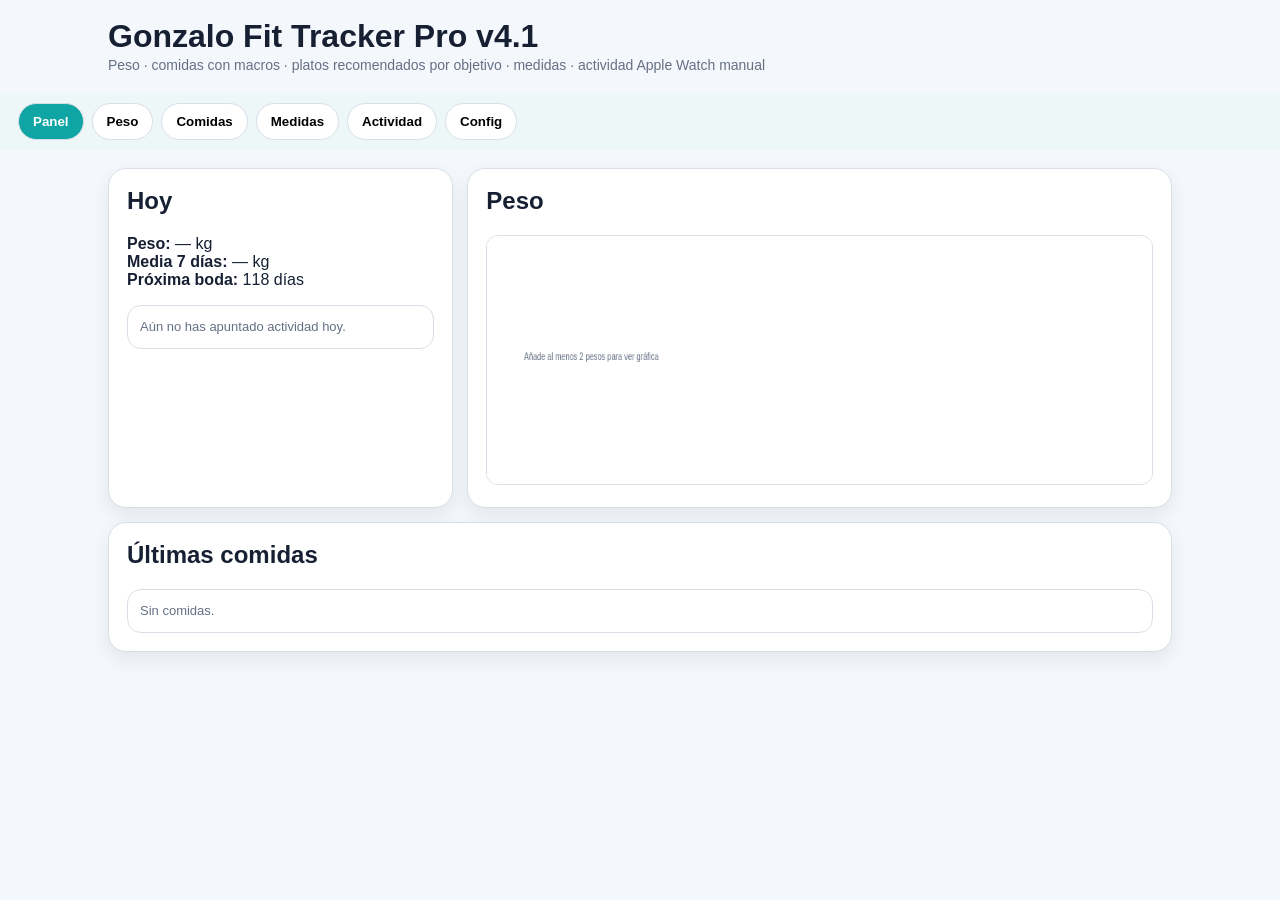
==== index.html @ b7cbb0f3 "Rename Gonzalo_Fit_Tracker_Pro_v4_1_tortillas.html to index.html" ====
<!doctype html><html lang="es"><head><meta charset="utf-8"><meta name="viewport" content="width=device-width,initial-scale=1"><title>Gonzalo Fit Tracker Pro v4.1</title><link rel="manifest" href="manifest.json"><style>
:root{--p:#0ea5a4;--bg:#f4f7fb;--t:#172033;--m:#667085;--l:#d9dee8;--ok:#027a48;--w:#b54708;--bad:#d92d20}*{box-sizing:border-box}body{margin:0;font-family:-apple-system,BlinkMacSystemFont,'Segoe UI',Roboto,Arial,sans-serif;background:var(--bg);color:var(--t)}header,main{max-width:1100px;margin:auto;padding:18px}h1{margin:0}h2{margin-top:0}.sub,.hint{color:var(--m);font-size:14px;line-height:1.45}nav{display:flex;gap:8px;overflow:auto;position:sticky;top:0;background:#eef7f7;padding:10px 18px;z-index:5}nav button{border:1px solid var(--l);background:#fff;border-radius:999px;padding:10px 14px;font-weight:700}nav button.on{background:var(--p);color:#fff}.tab{display:none}.tab.on{display:block}.grid{display:grid;grid-template-columns:repeat(12,1fr);gap:14px}.card{background:#fff;border:1px solid var(--l);border-radius:18px;padding:18px;box-shadow:0 8px 20px #10182812}.c4{grid-column:span 4}.c5{grid-column:span 5}.c6{grid-column:span 6}.c7{grid-column:span 7}.c8{grid-column:span 8}.c12{grid-column:span 12}@media(max-width:850px){.c4,.c5,.c6,.c7,.c8{grid-column:span 12}}label{font-weight:700;font-size:13px;display:block;margin:10px 0 5px}input,select,textarea{width:100%;padding:10px;border:1px solid var(--l);border-radius:12px;font:inherit}textarea{min-height:80px}.row{display:grid;grid-template-columns:repeat(12,1fr);gap:10px}.f3{grid-column:span 3}.f4{grid-column:span 4}.f6{grid-column:span 6}.f8{grid-column:span 8}.f12{grid-column:span 12}@media(max-width:700px){.f3,.f4,.f6,.f8{grid-column:span 12}}.btn{background:var(--p);color:#fff;border:0;border-radius:12px;padding:10px 13px;font-weight:800;margin:8px 5px 0 0}.btn.s{background:#fff;color:var(--t);border:1px solid var(--l)}.btn.d{background:var(--bad)}.list{display:flex;flex-direction:column;gap:10px;max-height:520px;overflow:auto}.item{border:1px solid var(--l);border-radius:14px;padding:12px;background:#fff}.meta{color:var(--m);font-size:13px;line-height:1.4}.badge{border-radius:999px;padding:4px 8px;background:#e9f8ef;color:var(--ok);font-size:12px;font-weight:800}.warn{background:#fff3e8;color:var(--w)}.bad{background:#fee4e2;color:var(--bad)}.macro{display:grid;grid-template-columns:repeat(4,1fr);gap:8px}.macro div{text-align:center;background:#f8fafc;border:1px solid var(--l);border-radius:12px;padding:10px}.macro b{display:block;font-size:20px}.photo{display:none;max-width:100%;max-height:330px;object-fit:contain;border:1px solid var(--l);border-radius:12px}.thumb{max-width:90px;max-height:160px;border-radius:10px;border:1px solid var(--l)}.guide{display:grid;grid-template-columns:110px 1fr;gap:12px;align-items:center;border:1px solid var(--l);border-radius:14px;padding:12px;margin:10px 0}.guide svg{width:100%;height:auto}.bar{height:12px;background:#edf2f7;border-radius:99px;overflow:hidden}.bar i{display:block;height:100%;background:var(--p)}canvas{width:100%;height:250px;border:1px solid var(--l);border-radius:12px;background:#fff}.plateResult{background:#f8fafc;border:1px solid var(--l);border-radius:14px;padding:12px;margin-top:10px;line-height:1.45}.plateResult b{color:var(--t)}.plateResult ul{margin:8px 0 0 18px;padding:0}.plateResult li{margin:4px 0}
</style></head><body><header><h1>Gonzalo Fit Tracker Pro v4.1</h1><div class="sub">Peso · comidas con macros · platos recomendados por objetivo · medidas · actividad Apple Watch manual</div></header><nav id="nav"></nav><main>
<section id="panel" class="tab on"><div class="grid"><div class="card c4"><h2>Hoy</h2><div id="todayBox"></div></div><div class="card c8"><h2>Peso</h2><canvas id="chart" width="900" height="260"></canvas></div><div class="card c12"><h2>Últimas comidas</h2><div id="recentMeals" class="list"></div></div></div></section>
<section id="peso" class="tab"><div class="grid"><div class="card c5"><h2>Registrar peso</h2><div class="row"><div class="f6"><label>Fecha</label><input id="wDate" type="date"></div><div class="f6"><label>Hora</label><input id="wTime" type="time"></div><div class="f6"><label>Peso kg</label><input id="wKg" type="number" step="0.01"></div><div class="f6"><label>IMC</label><input id="wBmi" type="number" step="0.1"></div><div class="f6"><label>Grasa %</label><input id="wFat" type="number" step="0.1"></div><div class="f6"><label>Músculo kg</label><input id="wMuscle" type="number" step="0.1"></div><div class="f6"><label>Agua %</label><input id="wWater" type="number" step="0.1"></div><div class="f6"><label>Visceral</label><input id="wVisceral" type="number" step="0.1"></div><div class="f6"><label>Masa ósea kg</label><input id="wBone" type="number" step="0.1"></div><div class="f6"><label>IMB kcal</label><input id="wBmr" type="number"></div><div class="f6"><label>Edad metabólica</label><input id="wAge" type="number"></div><div class="f12"><label>Captura Smart Life</label><input id="wImg" type="file" accept="image/*"><img id="prev" class="photo"></div><div class="f12"><label>Notas</label><textarea id="wNotes"></textarea></div></div><button class="btn" onclick="saveWeight()">Guardar peso</button></div><div class="card c7"><h2>Historial</h2><div id="weightList" class="list"></div></div></div></section>
<section id="comidas" class="tab"><div class="grid"><div class="card c5"><h2>Calculadora de comida</h2><p class="hint">Valores aproximados por 100 g. Para productos concretos, manda la etiqueta y ajustamos la base.</p><div class="row"><div class="f6"><label>Fecha</label><input id="mDate" type="date"></div><div class="f6"><label>Tipo</label><select id="mType"><option>Desayuno</option><option>Almuerzo</option><option>Comida</option><option>Merienda</option><option>Cena</option><option>Cena libre viernes</option><option>Comida libre domingo</option><option>Extra</option></select></div><div class="f8"><label>Alimento</label><select id="food"></select></div><div class="f4"><label>Gramos</label><input id="grams" type="number" value="100"></div></div><button class="btn s" onclick="addFood()">Añadir</button><button class="btn s" onclick="draft=[];renderDraft()">Vaciar</button><div id="draftList" class="list"></div><div id="macros" class="macro"></div><label>Notas</label><textarea id="mealNotes"></textarea><button class="btn" onclick="saveMeal()">Guardar comida</button><h3>Plantillas</h3><button class="btn s" onclick="templateMeal('desayuno')">Desayuno fijo</button><button class="btn s" onclick="templateMeal('post')">Batido post</button><button class="btn s" onclick="templateMeal('kebab')">Cena kebab</button><button class="btn s" onclick="templateMeal('pizza')">Pizza viernes</button><h3>Alimento personalizado</h3><div class="row"><div class="f12"><input id="cName" placeholder="Nombre"></div><div class="f3"><input id="cKcal" placeholder="kcal" type="number"></div><div class="f3"><input id="cP" placeholder="prot" type="number" step="0.1"></div><div class="f3"><input id="cC" placeholder="HC" type="number" step="0.1"></div><div class="f3"><input id="cF" placeholder="grasa" type="number" step="0.1"></div></div><button class="btn s" onclick="addCustom()">Añadir alimento</button></div><div class="card c7"><h2>Diario de comidas</h2><div id="mealList" class="list"></div></div></div></section>
<section id="medidas" class="tab"><div class="grid"><div class="card c5"><h2>Medidas semanales</h2><div class="row"><div class="f6"><label>Semana</label><input id="bWeek"></div><div class="f6"><label>Fecha</label><input id="bDate" type="date"></div><div class="f6"><label>Pecho cm</label><input id="bChest" type="number" step="0.1"></div><div class="f6"><label>Cintura cm</label><input id="bWaist" type="number" step="0.1"></div><div class="f6"><label>Cadera cm</label><input id="bHip" type="number" step="0.1"></div><div class="f6"><label>Muslo cm</label><input id="bThigh" type="number" step="0.1"></div><div class="f6"><label>Bíceps cm</label><input id="bBiceps" type="number" step="0.1"></div></div><button class="btn" onclick="saveMeasure()">Guardar medidas</button></div><div class="card c7"><h2>Historial</h2><div id="measureList" class="list"></div></div><div class="card c12"><h2>Cómo medirte</h2><div id="guides"></div></div></div></section>
<section id="actividad" class="tab"><div class="grid"><div class="card c5"><h2>Actividad Apple Watch manual</h2><p class="hint">Copia aquí anillos/pasos hasta que exista app nativa con Salud.</p><div class="row"><div class="f6"><label>Fecha</label><input id="aDate" type="date"></div><div class="f6"><label>Día</label><select id="aType"><option>Descanso</option><option>Pierna</option><option>Espalda/Bíceps</option><option>Pecho/Hombro/Tríceps</option><option>Cardio</option><option>Bici 45 min</option></select></div><div class="f6"><label>Pasos</label><input id="aSteps" type="number"></div><div class="f6"><label>Calorías activas</label><input id="aActive" type="number"></div><div class="f6"><label>Ejercicio min</label><input id="aExercise" type="number"></div><div class="f6"><label>Horas de pie</label><input id="aStand" type="number"></div></div><button class="btn" onclick="saveActivity()">Guardar actividad</button></div><div class="card c7"><h2>Estado de objetivos</h2><div id="activityStatus"></div><h2>Historial</h2><div id="activityList" class="list"></div></div></div></section>
<section id="config" class="tab"><div class="grid"><div class="card c6"><h2>Objetivos</h2><div class="row"><div class="f6"><label>Boda amiga</label><input id="ev1" type="date"></div><div class="f6"><label>Boda primo</label><input id="ev2" type="date"></div><div class="f6"><label>Pasos</label><input id="gSteps" type="number"></div><div class="f6"><label>Calorías activas</label><input id="gActive" type="number"></div><div class="f6"><label>Ejercicio min</label><input id="gExercise" type="number"></div><div class="f6"><label>Horas de pie</label><input id="gStand" type="number"></div></div><button class="btn" onclick="saveConfig()">Guardar objetivos</button></div><div class="card c6"><h2>Exportar / importar</h2><button class="btn s" onclick="exportJSON()">Exportar copia JSON</button><button class="btn s" onclick="exportCSV('weights')">CSV peso</button><button class="btn s" onclick="exportCSV('meals')">CSV comidas</button><button class="btn s" onclick="exportCSV('measures')">CSV medidas</button><button class="btn s" onclick="exportCSV('activity')">CSV actividad</button><label>Importar JSON</label><input type="file" id="jsonIn" accept=".json"><button class="btn s" onclick="importJSON()">Importar</button><button class="btn d" onclick="if(confirm('¿Borrar todo?')){localStorage.removeItem(KEY);location.reload()}">Borrar todo</button></div></div></section>
</main><script>
const KEY='gonzalo_fit_pro_v3';let navs=['panel','peso','comidas','medidas','actividad','config'];nav.innerHTML=navs.map((n,i)=>`<button class="${i?'':'on'}" onclick="go('${n}',this)">${n[0].toUpperCase()+n.slice(1)}</button>`).join('');function go(id,b){document.querySelectorAll('.tab').forEach(s=>s.classList.toggle('on',s.id==id));document.querySelectorAll('nav button').forEach(x=>x.classList.remove('on'));b&&b.classList.add('on');render()}
const baseFoods=[['Leche desnatada Hacendado',34,3.4,4.8,0.2],['Pan integral',245,9,45,3.5],['Jamón serrano',240,31,0,13],['Pechuga pollo',110,23,0,1.5],['Pollo kebab Lidl aprox.',165,18,2,9],['Hamburguesa ternera 90%',190,20,1,12],['Pavo lonchas',105,20,2,2],['Atún natural',110,24,0,1],['Merluza',85,18,0,1],['Salmón',205,20,0,13],['Huevo entero',143,13,1,10],['Claras',50,11,0.7,0.2],['Yogur alto proteína',60,10,4,0.2],['Queso fresco batido 0%',46,8,3.5,0.2],['Proteína Herbalife polvo',386,53.6,25,8.2],['Arroz crudo',360,7,78,1],['Pasta cruda',350,12,72,1.5],['Patata cocida',80,2,17,0.1],['Boniato cocido',86,1.6,20,0.1],['Tortilla integral Mercadona',272,9.2,41,6],['Avena',370,13,60,7],['Plátano',89,1.1,23,0.3],['Manzana',52,0.3,14,0.2],['Cebolla',40,1.1,9,0.1],['Pimiento',31,1,6,0.3],['Calabacín',17,1.2,3,0.2],['Aceite oliva',900,0,0,100],['Base pizza',280,8,52,4],['Mozzarella light',170,24,2,8],['Tomate frito',80,1.5,10,4]];
let def={cfg:{ev1:'2027-04-03',ev2:'2027-05-08',gSteps:10000,gActive:700,gExercise:45,gStand:12},weights:[],meals:[],measures:[],activity:[],foods:baseFoods.map((x,i)=>({id:'f'+i,name:x[0],kcal:x[1],p:x[2],c:x[3],f:x[4]}))};let db=JSON.parse(localStorage.getItem(KEY)||'null')||def;db={...def,...db,cfg:{...def.cfg,...(db.cfg||{})},foods:db.foods||def.foods};let draft=[],photo='';const $=id=>document.getElementById(id),N=v=>v===''||v==null?null:+String(v).replace(',','.'),D=()=>new Date().toISOString().slice(0,10),T=()=>new Date().toTimeString().slice(0,5),uid=()=>Date.now().toString(36)+Math.random().toString(36).slice(2,6),fd=s=>s?s.split('-').reverse().join('/'):'—',fmt=n=>n==null?'—':(+n).toFixed(1).replace('.',',');function save(){localStorage.setItem(KEY,JSON.stringify(db));render()}
function init(){['wDate','mDate','bDate','aDate'].forEach(id=>$(id).value=D());wTime.value=T();bWeek.value='Semana';Object.keys(db.cfg).forEach(k=>$(k)&&($(k).value=db.cfg[k]));refreshFood();guides.innerHTML=['Pecho: cinta horizontal por la parte más amplia.','Cintura: a la altura del ombligo o punto más estrecho, siempre igual.','Cadera: parte más ancha de glúteos/cadera.','Muslo: mitad entre cadera y rodilla.','Bíceps: brazo relajado o contraído, pero siempre igual.'].map((t,i)=>`<div class="guide">${svg(i)}<p>${t}</p></div>`).join('')}
function refreshFood(){food.innerHTML=db.foods.map(f=>`<option value="${f.id}">${f.name} · ${f.kcal} kcal · P ${f.p}</option>`).join('')}wImg.onchange=e=>{let file=e.target.files[0];if(!file)return;let r=new FileReader();r.onload=()=>{let im=new Image();im.onload=()=>{let c=document.createElement('canvas'),s=Math.min(1,900/im.width);c.width=im.width*s;c.height=im.height*s;c.getContext('2d').drawImage(im,0,0,c.width,c.height);photo=c.toDataURL('image/jpeg',.72);prev.src=photo;prev.style.display='block'};im.src=r.result};r.readAsDataURL(file)};
function saveWeight(){db.weights.unshift({id:uid(),date:wDate.value,time:wTime.value,kg:N(wKg.value),bmi:N(wBmi.value),fat:N(wFat.value),muscle:N(wMuscle.value),water:N(wWater.value),visceral:N(wVisceral.value),bone:N(wBone.value),bmr:N(wBmr.value),age:N(wAge.value),notes:wNotes.value,photo});photo='';prev.style.display='none';save()}
function foodObj(id){return db.foods.find(f=>f.id==id)}function addFood(){let f=foodObj(food.value),g=N(grams.value)||0;if(!f||!g)return;let m=g/100;draft.push({id:uid(),name:f.name,g,kcal:f.kcal*m,p:f.p*m,c:f.c*m,f:f.f*m});renderDraft()}function totals(a){return a.reduce((s,x)=>({kcal:s.kcal+x.kcal,p:s.p+x.p,c:s.c+x.c,f:s.f+x.f}),{kcal:0,p:0,c:0,f:0})}function renderDraft(){draftList.innerHTML=draft.length?draft.map(x=>`<div class="item"><b>${x.name}</b> ${x.g}g<br><span class="meta">${Math.round(x.kcal)} kcal · P ${x.p.toFixed(1)} · HC ${x.c.toFixed(1)} · G ${x.f.toFixed(1)}</span> <button class="btn d" onclick="draft=draft.filter(i=>i.id!='${x.id}');renderDraft()">Quitar</button></div>`).join(''):'<div class="item meta">Añade alimentos.</div>';let t=totals(draft);macros.innerHTML=['kcal','proteína','hidratos','grasas'].map((l,i)=>`<div><b>${[Math.round(t.kcal),t.p.toFixed(1),t.c.toFixed(1),t.f.toFixed(1)][i]}</b><span>${l}</span></div>`).join('')}
function saveMeal(){if(!draft.length)return alert('Añade alimentos');let t=totals(draft);db.meals.unshift({id:uid(),date:mDate.value,type:mType.value,items:draft,notes:mealNotes.value,kcal:t.kcal,p:t.p,c:t.c,f:t.f});draft=[];mealNotes.value='';save()}function F(name,g){let f=db.foods.find(x=>x.name.toLowerCase().includes(name));if(f){let m=g/100;draft.push({id:uid(),name:f.name,g,kcal:f.kcal*m,p:f.p*m,c:f.c*m,f:f.f*m})}}function templateMeal(t){draft=[];if(t=='desayuno'){mType.value='Desayuno';F('leche',250);F('pan',65);F('jamón',55)}if(t=='post'){mType.value='Almuerzo';F('herbalife',56)}if(t=='kebab'){mType.value='Cena';F('kebab',250);F('cebolla',120);F('pimiento',180)}if(t=='pizza'){mType.value='Cena libre viernes';F('base',200);F('tomate frito',60);F('mozzarella',80);F('pavo',80);F('pimiento',100)}renderDraft()}function addCustom(){db.foods.push({id:uid(),name:cName.value,kcal:N(cKcal.value)||0,p:N(cP.value)||0,c:N(cC.value)||0,f:N(cF.value)||0});cName.value=cKcal.value=cP.value=cC.value=cF.value='';refreshFood();save()}
function saveMeasure(){db.measures.unshift({id:uid(),week:bWeek.value,date:bDate.value,chest:N(bChest.value),waist:N(bWaist.value),hip:N(bHip.value),thigh:N(bThigh.value),biceps:N(bBiceps.value)});save()}function saveActivity(){db.activity.unshift({id:uid(),date:aDate.value,type:aType.value,steps:N(aSteps.value),active:N(aActive.value),exercise:N(aExercise.value),stand:N(aStand.value)});save()}function saveConfig(){['ev1','ev2','gSteps','gActive','gExercise','gStand'].forEach(k=>db.cfg[k]=$(k).value);save()}
function render(){let today=D(),w=db.weights[0],week=db.weights.slice(0,7).filter(x=>x.kg),avg=week.length?week.reduce((s,x)=>s+x.kg,0)/week.length:null,a=db.activity.find(x=>x.date==today),ev=[db.cfg.ev1,db.cfg.ev2].map(d=>({d,days:Math.ceil((new Date(d)-new Date())/86400000)})).filter(x=>x.days>=0).sort((a,b)=>a.days-b.days)[0];todayBox.innerHTML=`<p><b>Peso:</b> ${w?.kg??'—'} kg<br><b>Media 7 días:</b> ${avg?avg.toFixed(2):'—'} kg<br><b>Próxima boda:</b> ${ev?ev.days+' días':'—'}</p>`+activityAdvice(a);recentMeals.innerHTML=db.meals.slice(0,5).map(mealCard).join('')||'<div class="item meta">Sin comidas.</div>';weightList.innerHTML=db.weights.map(x=>`<div class="item"><b>${fd(x.date)} ${x.time} · ${x.kg} kg</b><div class="meta">IMC ${x.bmi??'—'} · grasa ${x.fat??'—'}% · músculo ${x.muscle??'—'} kg · agua ${x.water??'—'}% · visceral ${x.visceral??'—'}<br>${x.notes||''}<br>${x.photo?'<img class="thumb" src="'+x.photo+'">':''}</div></div>`).join('')||'<div class="item meta">Sin pesos.</div>';mealList.innerHTML=db.meals.map(mealCard).join('')||'<div class="item meta">Sin comidas.</div>';measureList.innerHTML=db.measures.map(x=>`<div class="item"><b>${x.week} · ${fd(x.date)}</b><div class="meta">Pecho ${fmt(x.chest)} · Cintura ${fmt(x.waist)} · Cadera ${fmt(x.hip)} · Muslo ${fmt(x.thigh)} · Bíceps ${fmt(x.biceps)} cm</div></div>`).join('')||'<div class="item meta">Sin medidas.</div>';activityList.innerHTML=db.activity.map(x=>`<div class="item"><b>${fd(x.date)} · ${x.type}</b><div class="meta">Pasos ${x.steps??'—'} · activas ${x.active??'—'} · ejercicio ${x.exercise??'—'} · de pie ${x.stand??'—'}</div></div>`).join('')||'<div class="item meta">Sin actividad.</div>';activityStatus.innerHTML=activityAdvice(a,true);drawChart();renderDraft()}function mealCard(m){return `<div class="item"><b>${fd(m.date)} · ${m.type}</b><div class="meta">${m.items.map(i=>i.name+' '+i.g+'g').join(', ')}<br>${Math.round(m.kcal)} kcal · P ${m.p.toFixed(1)}g · HC ${m.c.toFixed(1)}g · G ${m.f.toFixed(1)}g</div></div>`}function activityAdvice(a,full=false){if(!a)return '<div class="item meta">Aún no has apuntado actividad hoy.</div>';let gs=+db.cfg.gSteps,ga=+db.cfg.gActive,ge=+db.cfg.gExercise,st=+db.cfg.gStand,ms=Math.max(0,gs-(a.steps||0)),ma=Math.max(0,ga-(a.active||0));let msg=ms||ma?`Te faltan ${ms} pasos y ${ma} kcal activas. Haz 20-30 min de paseo/bici suave si puedes.`:'Vas bien hoy. Mantén la cena de dieta y descansa.';if(!full)return `<p><b>Actividad:</b> ${msg}</p>`;return [['Pasos',a.steps,gs],['Activas',a.active,ga],['Ejercicio',a.exercise,ge],['De pie',a.stand,st]].map(r=>{let p=Math.min(100,(r[1]||0)/r[2]*100);return `<div class="item"><b>${r[0]}:</b> ${r[1]||0}/${r[2]}<div class="bar"><i style="width:${p}%"></i></div></div>`}).join('')+`<p>${msg}</p>`}function drawChart(){let c=chart.getContext('2d'),arr=[...db.weights].reverse().filter(x=>x.kg);c.clearRect(0,0,900,260);c.fillStyle='#fff';c.fillRect(0,0,900,260);if(arr.length<2){c.fillStyle='#667085';c.fillText('Añade al menos 2 pesos para ver gráfica',50,130);return}let min=Math.min(...arr.map(x=>x.kg))-1,max=Math.max(...arr.map(x=>x.kg))+1,px=i=>50+i*820/(arr.length-1),py=v=>30+(max-v)*190/(max-min);c.strokeStyle='#0ea5a4';c.lineWidth=3;c.beginPath();arr.forEach((d,i)=>i?c.lineTo(px(i),py(d.kg)):c.moveTo(px(i),py(d.kg)));c.stroke()}function svg(i){let y=[42,58,74,95,46][i];let extra=i==4?'<line x1="16" y1="46" x2="36" y2="46"/>':`<line x1="25" y1="${y}" x2="75" y2="${y}"/>`;return `<svg viewBox="0 0 100 130"><circle cx="50" cy="15" r="10" fill="#ccd6e0"/><path d="M38 30 Q50 25 62 30 L68 76 Q60 86 55 121 H45 Q40 86 32 76 Z" fill="#dff3f3" stroke="#0ea5a4"/><path d="M37 33 L20 60 M63 33 L80 60" stroke="#0ea5a4" stroke-width="6" stroke-linecap="round"/><path d="M45 78 L42 121 M55 78 L58 121" stroke="#0ea5a4" stroke-width="7" stroke-linecap="round"/><g stroke="#ef4444" stroke-width="4" stroke-linecap="round">${extra}</g></svg>`}
function exportJSON(){download(new Blob([JSON.stringify(db,null,2)],{type:'application/json'}),'gonzalo_fit_tracker_copia.json')}function exportCSV(t){let rows=[['tipo','datos']];if(t=='weights')rows=[['fecha','peso','imc','grasa','musculo'],...db.weights.map(x=>[x.date,x.kg,x.bmi,x.fat,x.muscle])];if(t=='meals')rows=[['fecha','tipo','kcal','proteina','hidratos','grasas','items'],...db.meals.map(x=>[x.date,x.type,Math.round(x.kcal),x.p.toFixed(1),x.c.toFixed(1),x.f.toFixed(1),x.items.map(i=>i.name+' '+i.g+'g').join('|')])];if(t=='measures')rows=[['fecha','pecho','cintura','cadera','muslo','biceps'],...db.measures.map(x=>[x.date,x.chest,x.waist,x.hip,x.thigh,x.biceps])];if(t=='activity')rows=[['fecha','tipo','pasos','activas','ejercicio','de_pie'],...db.activity.map(x=>[x.date,x.type,x.steps,x.active,x.exercise,x.stand])];download(new Blob([rows.map(r=>r.map(v=>'"'+String(v??'').replace(/"/g,'""')+'"').join(';')).join('\n')],{type:'text/csv'}),t+'.csv')}function download(b,n){let a=document.createElement('a'),u=URL.createObjectURL(b);a.href=u;a.download=n;a.click();URL.revokeObjectURL(u)}function importJSON(){let f=jsonIn.files[0];if(!f)return;let r=new FileReader();r.onload=()=>{db=JSON.parse(r.result);save();location.reload()};r.readAsText(f)}
function ensureFoodV4(name,kcal,p,c,f){
  if(!db.foods.some(x=>x.name.toLowerCase()===name.toLowerCase())){
    db.foods.push({id:uid(),name,kcal,p,c,f});
  }
}
function installPlateBuilderV4(){
  const comidas=document.querySelector('#comidas .grid');
  if(!comidas || document.getElementById('plateBuilderV4')) return;

  ensureFoodV4('Lechuga',15,1.4,2.9,0.2);
  ensureFoodV4('Pepino',15,0.7,3.6,0.1);
  ensureFoodV4('Brócoli',34,2.8,7,0.4);
  ensureFoodV4('Setas',22,3.1,3.3,0.3);
  ensureFoodV4('Pavo pechuga',110,23,0,1.5);
  ensureFoodV4('Tomate natural',18,0.9,3.9,0.2);
  refreshFood();

  const card=document.createElement('div');
  card.className='card c12';
  card.id='plateBuilderV4';
  card.innerHTML=`
    <h2>Constructor de plato de dieta</h2>
    <p class="hint">
      Elige proteína, guarnición y carbohidrato. La app te dice los gramos recomendados según si entrenas o descansas.
      Está pensado para perder grasa: proteína alta, verduras abundantes y carbohidratos ajustados al entrenamiento.
    </p>
    <div class="row">
      <div class="f3">
        <label>Tipo de día</label>
        <select id="pbDay">
          <option value="training">Día de entrenamiento</option>
          <option value="rest">Día de descanso</option>
        </select>
      </div>
      <div class="f3">
        <label>Comida</label>
        <select id="pbMeal">
          <option value="lunch">Comida</option>
          <option value="dinner">Cena</option>
        </select>
      </div>
      <div class="f3">
        <label>Proteína</label>
        <select id="pbProtein">
          <option value="pollo">Pechuga de pollo</option>
          <option value="pavo">Pavo / pechuga de pavo</option>
          <option value="kebab">Pollo kebab Lidl</option>
          <option value="hamburguesa">Hamburguesa ternera 90%</option>
          <option value="merluza">Merluza / pescado blanco</option>
          <option value="atun">Atún natural</option>
          <option value="salmon">Salmón</option>
          <option value="huevos">Huevos + claras</option>
        </select>
      </div>
      <div class="f3">
        <label>Guarnición / verdura</label>
        <select id="pbVeg">
          <option value="cebolla_calabacin">Cebolla + calabacín</option>
          <option value="cebolla_pimiento">Cebolla + pimiento</option>
          <option value="calabacin_pimiento">Calabacín + pimiento</option>
          <option value="ensalada">Ensalada grande</option>
          <option value="brocoli_setas">Brócoli + setas</option>
        </select>
      </div>
      <div class="f3">
        <label>Carbohidrato</label>
        <select id="pbCarb">
          <option value="patata">Patata cocida</option>
          <option value="boniato">Boniato cocido</option>
          <option value="arroz">Arroz crudo</option>
          <option value="pasta">Pasta cruda</option>
          <option value="tortillas">2 tortillas integrales Mercadona</option>
          <option value="none">Sin carbohidrato</option>
        </select>
      </div>
      <div class="f3">
        <label>Aceite de oliva</label>
        <select id="pbOil">
          <option value="5">5 g</option>
          <option value="0">0 g</option>
          <option value="10">10 g</option>
        </select>
      </div>
    </div>
    <button class="btn s" onclick="calculatePlateV4()">Calcular gramos</button>
    <button class="btn" onclick="addPlateToDraftV4(true)">Reemplazar borrador por este plato</button>
    <button class="btn s" onclick="addPlateToDraftV4(false)">Añadir al borrador actual</button>
    <div id="plateResultV4" class="plateResult">Elige tus opciones y pulsa “Calcular gramos”.</div>
  `;
  comidas.prepend(card);
}
function plateItemsV4(){
  const day=pbDay.value, meal=pbMeal.value, protein=pbProtein.value, veg=pbVeg.value, carb=pbCarb.value;
  const training=day==='training';
  const dinner=meal==='dinner';
  let items=[], notes=[];

  const proteinGrams = {
    pollo: training?230:220,
    pavo: training?230:220,
    kebab: training?250:220,
    hamburguesa: training?220:200,
    merluza: training?260:240,
    atun: 160,
    salmon: training?180:160
  };
  if(protein==='pollo') items.push(['Pechuga pollo', proteinGrams.pollo]);
  if(protein==='pavo') items.push(['Pavo pechuga', proteinGrams.pavo]);
  if(protein==='kebab') items.push(['Pollo kebab Lidl aprox.', proteinGrams.kebab]);
  if(protein==='hamburguesa') items.push(['Hamburguesa ternera 90%', proteinGrams.hamburguesa]);
  if(protein==='merluza') items.push(['Merluza', proteinGrams.merluza]);
  if(protein==='atun') items.push(['Atún natural', proteinGrams.atun]);
  if(protein==='salmon') items.push(['Salmón', proteinGrams.salmon]);
  if(protein==='huevos'){
    items.push(['Huevo entero', 100]);
    items.push(['Claras', 200]);
    notes.push('Huevos: usa 2 huevos enteros aprox. + 200 g de claras.');
  }

  if(veg==='cebolla_calabacin'){ items.push(['Cebolla',120],['Calabacín',250]); }
  if(veg==='cebolla_pimiento'){ items.push(['Cebolla',120],['Pimiento',180]); }
  if(veg==='calabacin_pimiento'){ items.push(['Calabacín',250],['Pimiento',150]); }
  if(veg==='ensalada'){ items.push(['Lechuga',120],['Tomate natural',150],['Pepino',100]); }
  if(veg==='brocoli_setas'){ items.push(['Brócoli',250],['Setas',200]); }

  let carbGrams=0;
  if(carb!=='none'){
    if(carb==='tortillas') notes.push('2 tortillas integrales Mercadona equivalen a unos 72 g. Úsalas sobre todo en comidas/cenas de entrenamiento o cuando quieras hacer fajitas/wraps controlados.');
    if(training && !dinner){
      carbGrams = (carb==='arroz'||carb==='pasta') ? 60 : 250;
    }else if(training && dinner){
      carbGrams = (carb==='arroz'||carb==='pasta') ? 40 : 180;
    }else if(!training && !dinner){
      carbGrams = (carb==='arroz'||carb==='pasta') ? 40 : 150;
    }else{
      carbGrams = (carb==='arroz'||carb==='pasta') ? 25 : 100;
      notes.push('En cena de descanso, el carbohidrato es opcional. Si no tienes hambre, elige “sin carbohidrato”.');
    }
    if(carb==='patata') items.push(['Patata cocida', carbGrams]);
    if(carb==='boniato') items.push(['Boniato cocido', carbGrams]);
    if(carb==='arroz') items.push(['Arroz crudo', carbGrams]);
    if(carb==='pasta') items.push(['Pasta cruda', carbGrams]);
    if(carb==='tortillas') items.push(['Tortilla integral Mercadona', 72]);
  }else{
    if(training) notes.push('Si entrenas fuerte y notas poca energía, añade patata/boniato o arroz en la comida previa o posterior.');
  }

  const oil=Number(pbOil.value||0);
  if(oil>0) items.push(['Aceite oliva', oil]);
  if(oil===10) notes.push('10 g de aceite encajan mejor en comida; para cena de descanso, mejor 0-5 g.');

  return {items,notes,day,meal};
}
function foodForNameV4(name){
  const exact=db.foods.find(f=>f.name.toLowerCase()===name.toLowerCase());
  if(exact) return exact;
  return db.foods.find(f=>f.name.toLowerCase().includes(name.toLowerCase())) || null;
}
function totalsForItemsV4(items){
  return items.reduce((s,it)=>{
    const f=foodForNameV4(it[0]), g=it[1];
    if(!f) return s;
    const m=g/100;
    return {kcal:s.kcal+f.kcal*m,p:s.p+f.p*m,c:s.c+f.c*m,f:s.f+f.f*m};
  },{kcal:0,p:0,c:0,f:0});
}
function calculatePlateV4(){
  const p=plateItemsV4(), t=totalsForItemsV4(p.items);
  const dayTxt=p.day==='training'?'día de entrenamiento':'día de descanso';
  const mealTxt=p.meal==='lunch'?'comida':'cena';
  const lis=p.items.map(x=>`<li><b>${x[0]}:</b> ${x[1]} g</li>`).join('');
  const notes=p.notes.length?`<p class="hint"><b>Notas:</b> ${p.notes.join(' ')}</p>`:'';
  plateResultV4.innerHTML=`
    <b>Plato recomendado para ${mealTxt} en ${dayTxt}:</b>
    <ul>${lis}</ul>
    <p><b>Total aproximado:</b> ${Math.round(t.kcal)} kcal · proteína ${t.p.toFixed(1)} g · hidratos ${t.c.toFixed(1)} g · grasas ${t.f.toFixed(1)} g.</p>
    ${notes}
    <p class="hint">Para perder grasa, si un día tienes más hambre, sube verduras. Si necesitas recortar, baja primero aceite/salsas y luego carbohidrato, no proteína.</p>
  `;
}
function addPlateToDraftV4(replace){
  const p=plateItemsV4();
  if(replace) draft=[];
  p.items.forEach(x=>{
    const f=foodForNameV4(x[0]);
    if(!f) return;
    const g=x[1], m=g/100;
    draft.push({id:uid(),name:f.name,g,kcal:f.kcal*m,p:f.p*m,c:f.c*m,f:f.f*m});
  });
  renderDraft();
  calculatePlateV4();
}

init();installPlateBuilderV4();render();
</script></body></html>
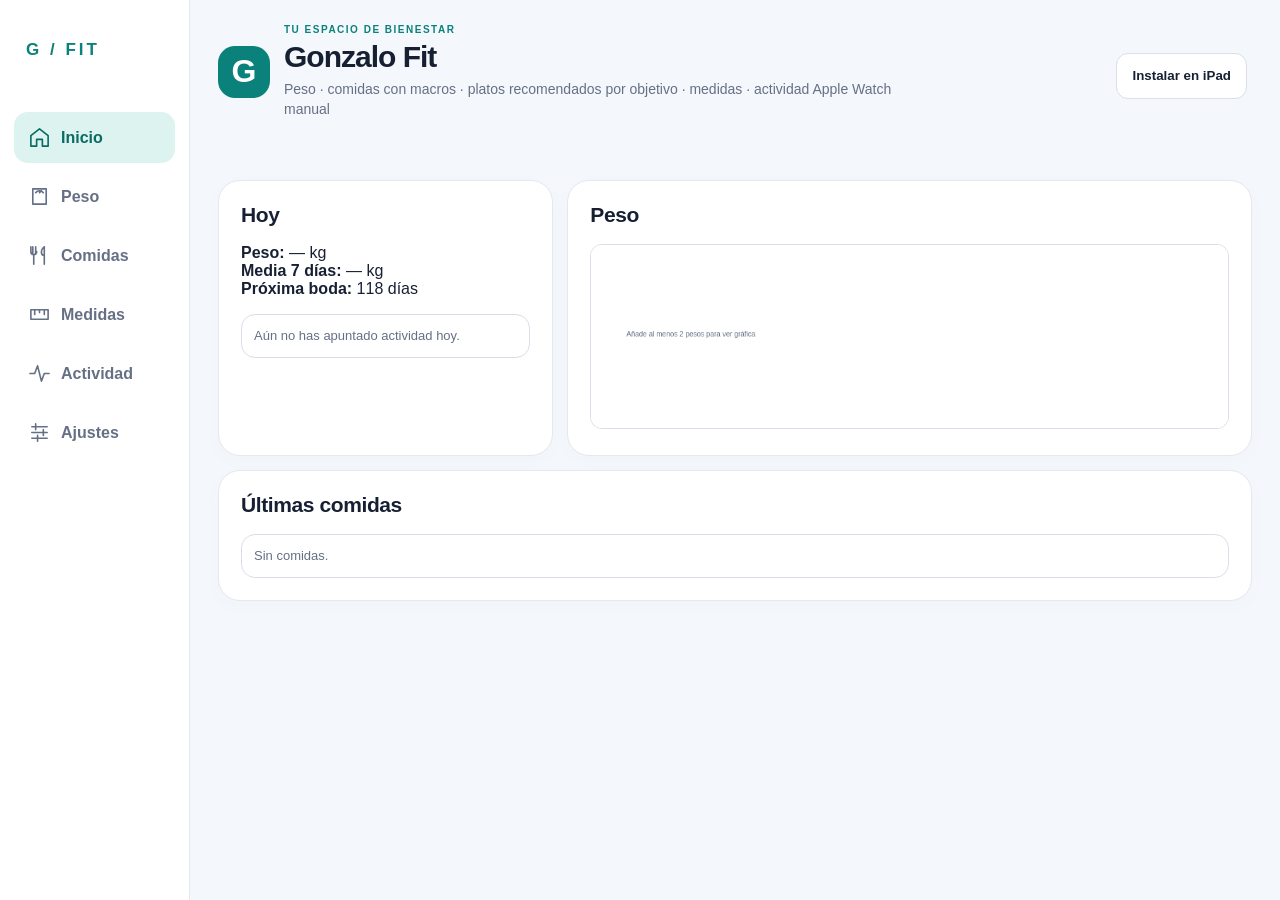
==== commit f7e39484: "Add files via upload" ====
--- a/index.html
+++ b/index.html
@@ -1,6 +1,12 @@
-<!doctype html><html lang="es"><head><meta charset="utf-8"><meta name="viewport" content="width=device-width,initial-scale=1"><title>Gonzalo Fit Tracker Pro v4.1</title><link rel="manifest" href="manifest.json"><style>
+<!doctype html><html lang="es"><head><meta charset="utf-8"><meta name="viewport" content="width=device-width,initial-scale=1,viewport-fit=cover"><title>Gonzalo Fit</title>
+<meta name="theme-color" content="#f4f7fb">
+<meta name="apple-mobile-web-app-capable" content="yes">
+<meta name="apple-mobile-web-app-status-bar-style" content="default">
+<meta name="apple-mobile-web-app-title" content="Gonzalo Fit">
+<link rel="apple-touch-icon" href="icons/apple-touch-icon.png">
+<link rel="icon" type="image/png" href="icons/icon-192.png"><link rel="manifest" href="manifest.json"><style>
 :root{--p:#0ea5a4;--bg:#f4f7fb;--t:#172033;--m:#667085;--l:#d9dee8;--ok:#027a48;--w:#b54708;--bad:#d92d20}*{box-sizing:border-box}body{margin:0;font-family:-apple-system,BlinkMacSystemFont,'Segoe UI',Roboto,Arial,sans-serif;background:var(--bg);color:var(--t)}header,main{max-width:1100px;margin:auto;padding:18px}h1{margin:0}h2{margin-top:0}.sub,.hint{color:var(--m);font-size:14px;line-height:1.45}nav{display:flex;gap:8px;overflow:auto;position:sticky;top:0;background:#eef7f7;padding:10px 18px;z-index:5}nav button{border:1px solid var(--l);background:#fff;border-radius:999px;padding:10px 14px;font-weight:700}nav button.on{background:var(--p);color:#fff}.tab{display:none}.tab.on{display:block}.grid{display:grid;grid-template-columns:repeat(12,1fr);gap:14px}.card{background:#fff;border:1px solid var(--l);border-radius:18px;padding:18px;box-shadow:0 8px 20px #10182812}.c4{grid-column:span 4}.c5{grid-column:span 5}.c6{grid-column:span 6}.c7{grid-column:span 7}.c8{grid-column:span 8}.c12{grid-column:span 12}@media(max-width:850px){.c4,.c5,.c6,.c7,.c8{grid-column:span 12}}label{font-weight:700;font-size:13px;display:block;margin:10px 0 5px}input,select,textarea{width:100%;padding:10px;border:1px solid var(--l);border-radius:12px;font:inherit}textarea{min-height:80px}.row{display:grid;grid-template-columns:repeat(12,1fr);gap:10px}.f3{grid-column:span 3}.f4{grid-column:span 4}.f6{grid-column:span 6}.f8{grid-column:span 8}.f12{grid-column:span 12}@media(max-width:700px){.f3,.f4,.f6,.f8{grid-column:span 12}}.btn{background:var(--p);color:#fff;border:0;border-radius:12px;padding:10px 13px;font-weight:800;margin:8px 5px 0 0}.btn.s{background:#fff;color:var(--t);border:1px solid var(--l)}.btn.d{background:var(--bad)}.list{display:flex;flex-direction:column;gap:10px;max-height:520px;overflow:auto}.item{border:1px solid var(--l);border-radius:14px;padding:12px;background:#fff}.meta{color:var(--m);font-size:13px;line-height:1.4}.badge{border-radius:999px;padding:4px 8px;background:#e9f8ef;color:var(--ok);font-size:12px;font-weight:800}.warn{background:#fff3e8;color:var(--w)}.bad{background:#fee4e2;color:var(--bad)}.macro{display:grid;grid-template-columns:repeat(4,1fr);gap:8px}.macro div{text-align:center;background:#f8fafc;border:1px solid var(--l);border-radius:12px;padding:10px}.macro b{display:block;font-size:20px}.photo{display:none;max-width:100%;max-height:330px;object-fit:contain;border:1px solid var(--l);border-radius:12px}.thumb{max-width:90px;max-height:160px;border-radius:10px;border:1px solid var(--l)}.guide{display:grid;grid-template-columns:110px 1fr;gap:12px;align-items:center;border:1px solid var(--l);border-radius:14px;padding:12px;margin:10px 0}.guide svg{width:100%;height:auto}.bar{height:12px;background:#edf2f7;border-radius:99px;overflow:hidden}.bar i{display:block;height:100%;background:var(--p)}canvas{width:100%;height:250px;border:1px solid var(--l);border-radius:12px;background:#fff}.plateResult{background:#f8fafc;border:1px solid var(--l);border-radius:14px;padding:12px;margin-top:10px;line-height:1.45}.plateResult b{color:var(--t)}.plateResult ul{margin:8px 0 0 18px;padding:0}.plateResult li{margin:4px 0}
-</style></head><body><header><h1>Gonzalo Fit Tracker Pro v4.1</h1><div class="sub">Peso · comidas con macros · platos recomendados por objetivo · medidas · actividad Apple Watch manual</div></header><nav id="nav"></nav><main>
+</style><link rel="stylesheet" href="ipad.css"></head><body><header><div class="brand-mark" aria-hidden="true">G</div><div><div class="eyebrow">TU ESPACIO DE BIENESTAR</div><h1>Gonzalo Fit</h1><div class="sub">Peso · comidas con macros · platos recomendados por objetivo · medidas · actividad Apple Watch manual</div></div><button class="btn s install-help" type="button" onclick="document.getElementById('installDialog').showModal()">Instalar en iPad</button></header><nav id="nav"></nav><main>
 <section id="panel" class="tab on"><div class="grid"><div class="card c4"><h2>Hoy</h2><div id="todayBox"></div></div><div class="card c8"><h2>Peso</h2><canvas id="chart" width="900" height="260"></canvas></div><div class="card c12"><h2>Últimas comidas</h2><div id="recentMeals" class="list"></div></div></div></section>
 <section id="peso" class="tab"><div class="grid"><div class="card c5"><h2>Registrar peso</h2><div class="row"><div class="f6"><label>Fecha</label><input id="wDate" type="date"></div><div class="f6"><label>Hora</label><input id="wTime" type="time"></div><div class="f6"><label>Peso kg</label><input id="wKg" type="number" step="0.01"></div><div class="f6"><label>IMC</label><input id="wBmi" type="number" step="0.1"></div><div class="f6"><label>Grasa %</label><input id="wFat" type="number" step="0.1"></div><div class="f6"><label>Músculo kg</label><input id="wMuscle" type="number" step="0.1"></div><div class="f6"><label>Agua %</label><input id="wWater" type="number" step="0.1"></div><div class="f6"><label>Visceral</label><input id="wVisceral" type="number" step="0.1"></div><div class="f6"><label>Masa ósea kg</label><input id="wBone" type="number" step="0.1"></div><div class="f6"><label>IMB kcal</label><input id="wBmr" type="number"></div><div class="f6"><label>Edad metabólica</label><input id="wAge" type="number"></div><div class="f12"><label>Captura Smart Life</label><input id="wImg" type="file" accept="image/*"><img id="prev" class="photo"></div><div class="f12"><label>Notas</label><textarea id="wNotes"></textarea></div></div><button class="btn" onclick="saveWeight()">Guardar peso</button></div><div class="card c7"><h2>Historial</h2><div id="weightList" class="list"></div></div></div></section>
 <section id="comidas" class="tab"><div class="grid"><div class="card c5"><h2>Calculadora de comida</h2><p class="hint">Valores aproximados por 100 g. Para productos concretos, manda la etiqueta y ajustamos la base.</p><div class="row"><div class="f6"><label>Fecha</label><input id="mDate" type="date"></div><div class="f6"><label>Tipo</label><select id="mType"><option>Desayuno</option><option>Almuerzo</option><option>Comida</option><option>Merienda</option><option>Cena</option><option>Cena libre viernes</option><option>Comida libre domingo</option><option>Extra</option></select></div><div class="f8"><label>Alimento</label><select id="food"></select></div><div class="f4"><label>Gramos</label><input id="grams" type="number" value="100"></div></div><button class="btn s" onclick="addFood()">Añadir</button><button class="btn s" onclick="draft=[];renderDraft()">Vaciar</button><div id="draftList" class="list"></div><div id="macros" class="macro"></div><label>Notas</label><textarea id="mealNotes"></textarea><button class="btn" onclick="saveMeal()">Guardar comida</button><h3>Plantillas</h3><button class="btn s" onclick="templateMeal('desayuno')">Desayuno fijo</button><button class="btn s" onclick="templateMeal('post')">Batido post</button><button class="btn s" onclick="templateMeal('kebab')">Cena kebab</button><button class="btn s" onclick="templateMeal('pizza')">Pizza viernes</button><h3>Alimento personalizado</h3><div class="row"><div class="f12"><input id="cName" placeholder="Nombre"></div><div class="f3"><input id="cKcal" placeholder="kcal" type="number"></div><div class="f3"><input id="cP" placeholder="prot" type="number" step="0.1"></div><div class="f3"><input id="cC" placeholder="HC" type="number" step="0.1"></div><div class="f3"><input id="cF" placeholder="grasa" type="number" step="0.1"></div></div><button class="btn s" onclick="addCustom()">Añadir alimento</button></div><div class="card c7"><h2>Diario de comidas</h2><div id="mealList" class="list"></div></div></div></section>
@@ -213,4 +219,4 @@
 }
 
 init();installPlateBuilderV4();render();
-</script></body></html>
+</script><dialog id="installDialog" aria-labelledby="installTitle"><h2 id="installTitle">Tu dieta, como una app</h2><p>Abre esta web en Safari en tu iPad.</p><ol><li>Pulsa <b>Compartir</b> (cuadrado con flecha hacia arriba).</li><li>Elige <b>Añadir a pantalla de inicio</b>. Puede aparecer dentro de Más.</li><li>Si aparece, activa <b>Abrir como app web</b> y pulsa Añadir.</li><li>Abre <b>Gonzalo Fit</b> desde su nuevo icono.</li></ol><p>Así se abre sin la barra de direcciones ni las pestañas de Safari.</p><p class="hint">Antes de instalar, exporta tu copia JSON en Ajustes. Si tus registros no aparecen en la app, impórtala allí. Los datos se guardan en este dispositivo; no se sincronizan entre dispositivos.</p><form method="dialog"><button class="btn">Entendido</button></form></dialog><script src="ipad.js"></script><script src="records.js"></script></body></html>
--- a/ipad.css
+++ b/ipad.css
@@ -0,0 +1,5 @@
+:root{--p:#0b817c;--bg:#f4f7fb;--rail:190px}html{min-height:100%;scroll-padding-top:24px}body{min-height:100vh;min-height:100dvh;-webkit-text-size-adjust:100%}button{cursor:pointer;touch-action:manipulation}button,input,select{min-height:46px}button:focus-visible,input:focus-visible,select:focus-visible,textarea:focus-visible{outline:3px solid #0b817c;outline-offset:3px}input,select,textarea{font-size:16px;min-width:0;max-width:100%}header{display:flex;align-items:center;gap:14px;padding-top:max(24px,env(safe-area-inset-top));padding-bottom:26px}h1{font-size:30px;letter-spacing:-1px}h2{font-size:21px;letter-spacing:-.4px}.eyebrow{font-size:10px;font-weight:800;letter-spacing:1.5px;color:var(--p);margin-bottom:5px}.brand-mark{display:grid;place-items:center;flex-shrink:0;width:52px;height:52px;border-radius:17px;background:var(--p);color:white;font-size:32px;font-weight:750}.install-help{margin-left:auto;flex-shrink:0}.sub{max-width:620px;margin-top:5px}.card{border-color:#e4e9ef;border-radius:22px;box-shadow:0 5px 22px #17203305;padding:22px}.grid,.row{min-width:0}.grid>* ,.row>*{min-width:0}.item{overflow-wrap:anywhere}.list{max-height:none}.macro{margin-top:14px}.macro div{min-width:0;padding:10px 4px}.macro span{font-size:12px}.btn{min-height:46px;padding:12px 15px}nav{scrollbar-width:none}nav::-webkit-scrollbar{display:none}nav button{display:flex;align-items:center;gap:10px;color:var(--m);font:inherit;font-weight:650;white-space:nowrap}nav button svg{width:23px;height:23px;flex-shrink:0}nav button.on{background:#ddf3ef;color:#096b64;border-color:transparent}canvas{height:auto;aspect-ratio:900/260}dialog{width:min(500px,calc(100% - 32px));max-height:85dvh;overflow:auto;border:0;border-radius:24px;padding:28px;color:var(--t);box-shadow:0 24px 100px #17203333}dialog::backdrop{background:#17203366}dialog p,dialog li{line-height:1.6}dialog li{margin:10px 0}.standalone .install-help{display:none}.status-note{font-size:13px;color:var(--m);margin-top:16px}
+@media(min-width:760px){header,main{max-width:1400px;margin-left:var(--rail);padding-left:28px;padding-right:max(28px,env(safe-area-inset-right))}nav{position:fixed;top:0;bottom:0;left:0;width:var(--rail);flex-direction:column;gap:8px;background:#fff;border-right:1px solid #e4e9ef;padding:calc(112px + env(safe-area-inset-top)) 14px max(20px,env(safe-area-inset-bottom));overflow-y:auto}nav:before{content:'G / FIT';position:absolute;top:calc(40px + env(safe-area-inset-top));left:26px;font-size:17px;letter-spacing:3px;font-weight:800;color:var(--p)}nav button{border:0;background:transparent;border-radius:14px;padding:14px}main{padding-bottom:max(36px,env(safe-area-inset-bottom))}}
+@media(min-width:760px) and (max-width:1100px){:root{--rail:156px}header,main{padding-left:20px;padding-right:20px}.c4,.c5,.c6,.c7,.c8{grid-column:span 12}header{flex-wrap:wrap}.install-help{margin-left:66px}nav{padding-left:10px;padding-right:10px}.card{padding:20px}}
+@media(max-width:759px){header{padding: max(20px,env(safe-area-inset-top)) 18px 20px;flex-wrap:wrap}h1{font-size:27px}.sub{font-size:12px}.brand-mark{width:44px;height:44px}header>div:nth-child(2){flex:1;min-width:0}.install-help{margin-left:58px}main{padding:12px max(14px,env(safe-area-inset-right)) calc(100px + env(safe-area-inset-bottom)) max(14px,env(safe-area-inset-left))}nav{position:fixed;top:auto;bottom:0;left:0;right:0;display:grid;grid-template-columns:repeat(6,minmax(0,1fr));gap:0;padding:8px env(safe-area-inset-right) calc(8px + env(safe-area-inset-bottom)) env(safe-area-inset-left);border-top:1px solid #dfe6ed;background:#fff;box-shadow:0 -8px 30px #17203308}nav button{flex-direction:column;gap:4px;padding:8px 0;font-size:10px;border:0;border-radius:10px}.card{padding:18px}.guide{grid-template-columns:76px 1fr}.macro b{font-size:18px}}
+@media(prefers-reduced-motion:no-preference){button{transition:background .15s,transform .15s}button:active{transform:scale(.98)}}
